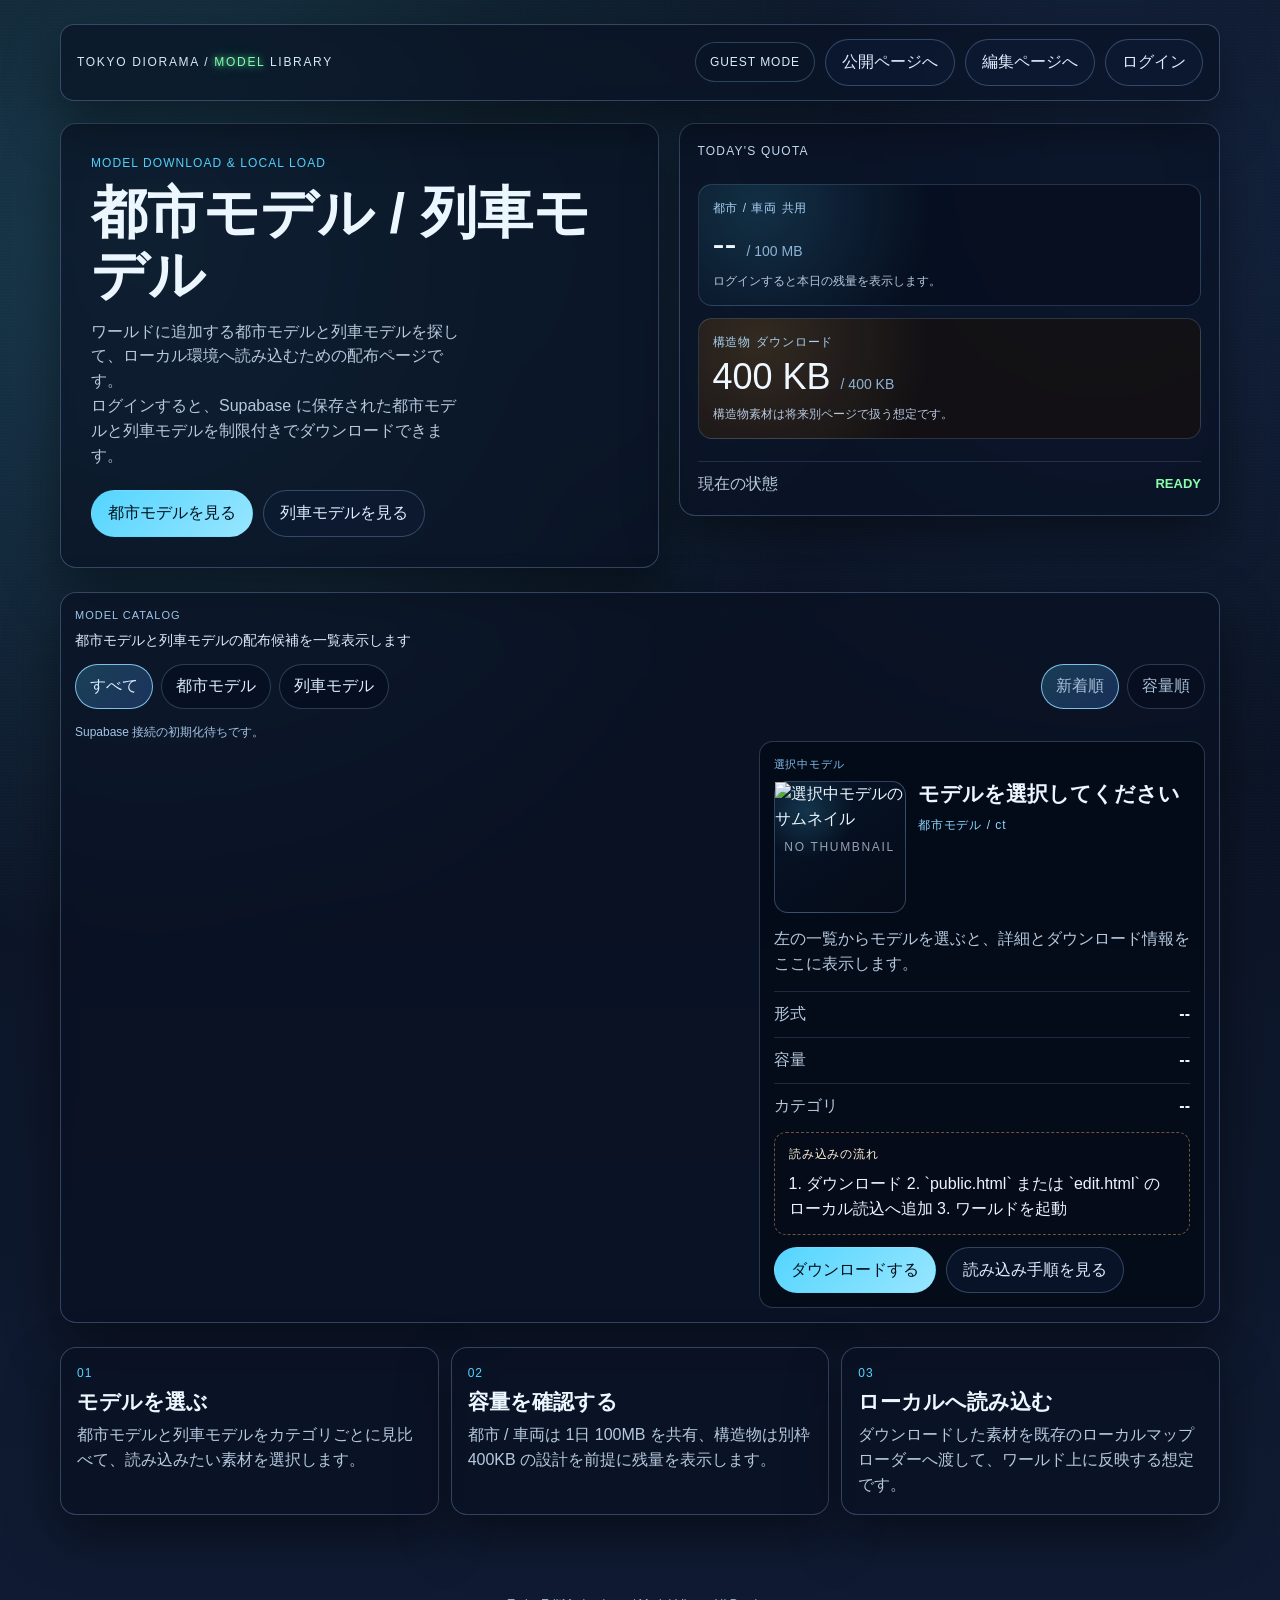
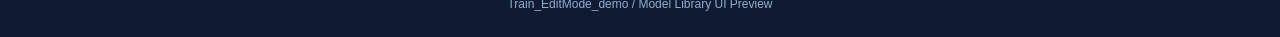
==== docs/assets.html @ fa03b987 "supabase:都市モデル、車両モデル、容量制限付き読み込み" ====
<!DOCTYPE html>
<html lang="ja">
<head>
  <meta charset="UTF-8" />
  <meta name="viewport" content="width=device-width, initial-scale=1.0" />
  <title>都市を走る鉄道模型 | Model Library</title>
  <meta name="description" content="都市モデルと列車モデルを読み込むための配布ページUIです。" />
  <link rel="stylesheet" href="./css/public.css" />
</head>
<body data-auth-role="assets">
  <div class="bg-noise" aria-hidden="true"></div>

  <header class="top-bar">
    <p class="brand">TOKYO DIORAMA / <span class="brand-glow-green">MODEL</span> LIBRARY</p>
    <div class="top-bar-actions">
      <span class="auth-chip" id="auth-chip">GUEST MODE</span>
      <a class="ghost-btn" href="./public.html">公開ページへ</a>
      <a class="ghost-btn" href="./edit.html">編集ページへ</a>
      <button class="ghost-btn" type="button" id="auth-toggle-btn">ログイン</button>
    </div>
  </header>

  <main class="page">
    <section class="hero asset-hero">
      <div class="hero-copy">
        <p class="eyebrow">MODEL DOWNLOAD & LOCAL LOAD</p>
        <h1>都市モデル / 列車モデル</h1>
        <p class="lead">
          ワールドに追加する都市モデルと列車モデルを探して、ローカル環境へ読み込むための配布ページです。<br>
          ログインすると、Supabase に保存された都市モデルと列車モデルを制限付きでダウンロードできます。
        </p>
        <div class="hero-actions">
          <button class="primary-btn" type="button" id="asset-scroll-city-btn">都市モデルを見る</button>
          <button class="ghost-btn" type="button" id="asset-scroll-train-btn">列車モデルを見る</button>
        </div>
      </div>

      <aside class="status-board asset-status-board" aria-label="本日のダウンロード残量">
        <p class="status-title">TODAY'S QUOTA</p>
        <div class="quota-panel quota-panel-shared">
          <p class="quota-label">都市 / 車両 共用</p>
          <p class="quota-value" id="asset-shared-quota-value">-- <span>/ --</span></p>
          <p class="quota-note" id="asset-shared-quota-note">都市モデルと列車モデルは同じ日次容量を共有します。</p>
        </div>
        <div class="quota-panel quota-panel-structure">
          <p class="quota-label">構造物 ダウンロード</p>
          <p class="quota-value" id="asset-structure-quota-value">400 KB <span>/ 400 KB</span></p>
          <p class="quota-note">構造物素材は将来別ページで扱う想定です。</p>
        </div>
        <div class="status-row">
          <span>現在の状態</span>
          <strong class="on" id="asset-library-status">READY</strong>
        </div>
      </aside>
    </section>

    <section class="asset-library" aria-label="モデル一覧">
      <div class="viewer-head">
        <p class="meta-label">MODEL CATALOG</p>
        <p class="meta-value">都市モデルと列車モデルの配布候補を一覧表示します</p>
      </div>

      <div class="asset-toolbar">
        <div class="asset-filter-group" role="tablist" aria-label="モデル種別">
          <button class="asset-filter-chip is-active" type="button" aria-pressed="true" data-asset-filter="all">すべて</button>
          <button class="asset-filter-chip" type="button" aria-pressed="false" data-asset-filter="ct">都市モデル</button>
          <button class="asset-filter-chip" type="button" aria-pressed="false" data-asset-filter="tr">列車モデル</button>
        </div>
        <div class="asset-filter-group" role="group" aria-label="ソート">
          <button class="asset-filter-chip is-muted is-active" type="button" data-asset-sort="newest">新着順</button>
          <button class="asset-filter-chip is-muted" type="button" data-asset-sort="size">容量順</button>
        </div>
      </div>

      <p class="viewer-list-note" id="asset-list-message" aria-live="polite"></p>
      <div class="asset-layout">
        <section class="asset-grid" aria-label="モデルカード一覧" id="asset-grid">
        </section>

        <aside class="asset-detail-panel" aria-label="選択中モデルの詳細">
          <p class="detail-label">選択中モデル</p>
          <div class="asset-detail-hero">
            <div class="asset-detail-preview">
              <img id="asset-detail-thumbnail" alt="選択中モデルのサムネイル" hidden />
              <div class="asset-detail-preview-empty" id="asset-detail-thumbnail-empty">NO THUMBNAIL</div>
            </div>
            <div>
              <h2 id="asset-detail-title">モデルを選択してください</h2>
              <p class="asset-detail-kind" id="asset-detail-kind">都市モデル / ct</p>
            </div>
          </div>
          <p class="asset-detail-copy" id="asset-detail-description">左の一覧からモデルを選ぶと、詳細とダウンロード情報をここに表示します。</p>
          <div class="asset-detail-stats">
            <div><span>形式</span><strong id="asset-detail-format">--</strong></div>
            <div><span>容量</span><strong id="asset-detail-size">--</strong></div>
            <div><span>カテゴリ</span><strong id="asset-detail-category">--</strong></div>
          </div>
          <div class="asset-detail-callout">
            <p class="asset-detail-callout-title">読み込みの流れ</p>
            <p id="asset-detail-guide">1. ダウンロード  2. `public.html` または `edit.html` のローカル読込へ追加  3. ワールドを起動</p>
          </div>
          <div class="modal-action-row">
            <button class="primary-btn download-world-btn" type="button" id="asset-download-btn" data-auth-protected>ダウンロードする</button>
            <button class="ghost-btn start-world-btn" type="button" id="asset-guide-btn">読み込み手順を見る</button>
          </div>
        </aside>
      </div>
    </section>

    <section class="features" aria-label="導入ガイド">
      <article class="feature-card">
        <p class="card-num">01</p>
        <h2>モデルを選ぶ</h2>
        <p>都市モデルと列車モデルをカテゴリごとに見比べて、読み込みたい素材を選択します。</p>
      </article>
      <article class="feature-card">
        <p class="card-num">02</p>
        <h2>容量を確認する</h2>
        <p>都市 / 車両は 1日 100MB を共有、構造物は別枠 400KB の設計を前提に残量を表示します。</p>
      </article>
      <article class="feature-card">
        <p class="card-num">03</p>
        <h2>ローカルへ読み込む</h2>
        <p>ダウンロードした素材を既存のローカルマップローダーへ渡して、ワールド上に反映する想定です。</p>
      </article>
    </section>
  </main>

  <footer class="footer">
    <p>Train_EditMode_demo / Model Library UI Preview</p>
  </footer>

  <div class="fixed-modal auth-modal" id="auth-modal" aria-hidden="true">
    <div class="fixed-modal__backdrop" data-auth-close></div>
    <section class="fixed-modal__panel auth-modal__panel" role="dialog" aria-modal="true" aria-labelledby="auth-modal-title">
      <button class="fixed-modal__close" type="button" id="auth-modal-close" aria-label="閉じる">×</button>
      <p class="detail-label">DEMO SIGN-IN</p>
      <h3 id="auth-modal-title">ログイン</h3>
      <p>Supabase Auth を利用したメールアドレス認証です。</p>
      <form class="auth-form" id="auth-form">
        <label class="auth-field">
          <span>表示名</span>
          <input id="auth-display-name" name="displayName" type="text" placeholder="demo_editor" maxlength="40" />
        </label>
        <label class="auth-field">
          <span>メールアドレス</span>
          <input id="auth-email" name="email" type="email" placeholder="editor@example.com" required />
        </label>
        <label class="auth-field">
          <span>パスワード</span>
          <input id="auth-password" name="password" type="password" placeholder="password" autocomplete="current-password" required />
        </label>
        <div class="auth-form-actions">
          <button class="primary-btn" type="submit">ログインする</button>
          <button class="ghost-btn" type="button" id="auth-signup-btn">新規登録</button>
          <button class="ghost-btn" type="button" data-auth-close>閉じる</button>
        </div>
      </form>
      <p class="auth-message" id="auth-message" hidden></p>
    </section>
  </div>

  <script type="module" src="./js/mock_auth.js"></script>
  <script type="module" src="./js/assets.js"></script>
</body>
</html>
---- docs/css/public.css ----
:root {
  --bg-1: #09101c;
  --bg-2: #101b33;
  --line: rgba(158, 198, 255, 0.28);
  --panel: rgba(8, 17, 34, 0.64);
  --text-main: #ecf6ff;
  --text-sub: #b7c9de;
  --accent: #54d5ff;
  --accent-2: #4e8eff;
  --ok: #89ffac;
  --shadow: 0 22px 54px rgba(0, 0, 0, 0.45);
}

*,
*::before,
*::after {
  box-sizing: border-box;
}

html,
body {
  margin: 0;
  min-height: 100%;
}

body {
  color: var(--text-main);
  font-family: "Hiragino Sans", "Yu Gothic", "Noto Sans JP", sans-serif;
  background:
    radial-gradient(circle at 12% 14%, rgba(84, 213, 255, 0.22), transparent 40%),
    radial-gradient(circle at 86% 10%, rgba(78, 142, 255, 0.16), transparent 34%),
    linear-gradient(180deg, var(--bg-1), var(--bg-2));
  line-height: 1.55;
}

.bg-noise {
  position: fixed;
  inset: 0;
  pointer-events: none;
  opacity: 0.17;
  background-image:
    radial-gradient(rgba(255, 255, 255, 0.2) 0.4px, transparent 0.4px),
    radial-gradient(rgba(255, 255, 255, 0.12) 0.3px, transparent 0.3px);
  background-size: 4px 4px, 3px 3px;
  background-position: 0 0, 2px 2px;
}

.top-bar {
  width: min(1160px, 92vw);
  margin: 24px auto 0;
  padding: 14px 16px;
  position: sticky;
  top: 18px;
  z-index: 1600;
  display: flex;
  justify-content: space-between;
  align-items: center;
  gap: 14px;
  border: 1px solid var(--line);
  background: var(--panel);
  backdrop-filter: blur(8px);
  border-radius: 14px;
  box-shadow: var(--shadow);
}

.top-bar-actions {
  display: flex;
  align-items: center;
  justify-content: flex-end;
  gap: 10px;
  flex-wrap: wrap;
}

.auth-chip {
  display: inline-flex;
  align-items: center;
  min-height: 40px;
  padding: 0 14px;
  border-radius: 999px;
  border: 1px solid rgba(148, 201, 255, 0.26);
  background: rgba(10, 22, 40, 0.62);
  color: #d8ecff;
  font-size: 12px;
  letter-spacing: 0.08em;
  white-space: nowrap;
}

.auth-chip[data-state="signed-in"] {
  color: #9cffb7;
  border-color: rgba(137, 255, 172, 0.32);
}

.brand {
  margin: 0;
  font-size: 12px;
  letter-spacing: 0.14em;
  color: #d6e8fb;
}

.brand-glow-green {
  color: #7effae;
  text-shadow:
    0 0 6px rgba(126, 255, 174, 0.75),
    0 0 16px rgba(126, 255, 174, 0.45),
    0 0 28px rgba(68, 255, 138, 0.32);
}

.brand-yellow {
  color: #ffd34d;
}

.page {
  width: min(1160px, 92vw);
  margin: 22px auto 80px;
  display: grid;
  gap: 24px;
}

.hero {
  display: grid;
  grid-template-columns: 1.2fr 0.8fr;
  gap: 20px;
  align-items: start;
}

.hero-copy,
.status-board,
.viewer-area,
.feature-card {
  border: 1px solid var(--line);
  border-radius: 16px;
  background: var(--panel);
  backdrop-filter: blur(8px);
  box-shadow: var(--shadow);
}

.hero-copy {
  padding: clamp(18px, 3vw, 30px);
}

.eyebrow {
  margin: 0 0 10px;
  color: var(--accent);
  letter-spacing: 0.09em;
  font-size: 12px;
}

h1 {
  margin: 0;
  font-size: clamp(30px, 5.6vw, 56px);
  line-height: 1.1;
}

.lead {
  margin: 14px 0 0;
  color: var(--text-sub);
  max-width: 42ch;
}

.hero-actions {
  margin-top: 22px;
  display: flex;
  gap: 10px;
  flex-wrap: wrap;
}

.floating-features-shortcut {
  display: none;
  position: fixed;
  top: 24px;
  right: 24px;
  z-index: 1400;
  white-space: nowrap;
  box-shadow: 0 18px 38px rgba(0, 0, 0, 0.34);
}

.floating-features-shortcut.is-visible {
  display: inline-flex;
}

.features-guide-active {
  border-color: rgba(135, 226, 255, 0.88);
  box-shadow:
    0 0 0 1px rgba(135, 226, 255, 0.34) inset,
    0 0 0 10px rgba(84, 213, 255, 0.08),
    var(--shadow);
}

.features-guide-active.status-board,
.features-guide-active.feature-card,
.features-guide-active.features {
  animation: guidePulse 1.6s ease-in-out 3;
}

@keyframes guidePulse {
  0%,
  100% {
    box-shadow:
      0 0 0 1px rgba(135, 226, 255, 0.28) inset,
      0 0 0 0 rgba(84, 213, 255, 0.12),
      var(--shadow);
  }
  50% {
    box-shadow:
      0 0 0 1px rgba(135, 226, 255, 0.52) inset,
      0 0 0 12px rgba(84, 213, 255, 0.12),
      var(--shadow);
  }
}

button,
a {
  color: inherit;
  font: inherit;
}

.primary-btn,
.ghost-btn {
  text-decoration: none;
  border-radius: 999px;
  padding: 10px 16px;
  border: 1px solid transparent;
  cursor: pointer;
  transition: transform 140ms ease, filter 140ms ease, border-color 140ms ease, background 140ms ease;
}

.primary-btn {
  color: #00111a;
  background: linear-gradient(135deg, var(--accent), #98e6ff);
}

.ghost-btn {
  border-color: var(--line);
  background: rgba(13, 27, 52, 0.56);
  color: #deedff;
}

.primary-btn:hover,
.ghost-btn:hover {
  transform: translateY(-1px);
  filter: brightness(1.06);
}

.status-board {
  padding: 18px;
}

.status-title {
  margin: 0 0 12px;
  font-size: 12px;
  letter-spacing: 0.1em;
  color: #d0e8ff;
}

.status-row {
  display: flex;
  justify-content: space-between;
  align-items: center;
  border-top: 1px solid rgba(150, 190, 255, 0.16);
  padding-top: 10px;
  margin-top: 10px;
  color: var(--text-sub);
}

.status-row[hidden] {
  display: none !important;
}

.status-row strong {
  color: var(--text-main);
  font-size: 13px;
  overflow-wrap: anywhere;
}

.status-row .on {
  color: var(--ok);
}

.viewer-area {
  padding: 14px;
  display: block;
}

.viewer-area[hidden] {
  display: none !important;
}

.temp-area {
  position: relative;
  border-style: dashed;
  border-color: rgba(255, 182, 93, 0.9);
  background:
    linear-gradient(180deg, rgba(36, 21, 8, 0.35), rgba(16, 10, 3, 0.45)),
    var(--panel);
}

.temp-ribbon {
  margin: 0 0 10px;
  padding: 7px 10px;
  border-radius: 8px;
  color: #201200;
  font-size: 11px;
  font-weight: 800;
  letter-spacing: 0.09em;
  background: repeating-linear-gradient(
    -45deg,
    #ffd24d 0 12px,
    #282828 12px 24px
  );
}

.viewer-head {
  margin-bottom: 12px;
}

.map-grid {
  display: grid;
  grid-template-columns: repeat(3, minmax(0, 1fr));
  gap: 12px;
  padding-top: 2px;
}

.map-grid.single {
  grid-template-columns: minmax(0, 1fr);
}

.viewer-auth-locked {
  border-style: dashed;
  border-color: rgba(255, 214, 127, 0.72);
  background:
    linear-gradient(180deg, rgba(32, 22, 5, 0.35), rgba(11, 10, 7, 0.45)),
    var(--panel);
}

.viewer-locked-panel {
  padding: 16px;
  border-radius: 14px;
  border: 1px dashed rgba(255, 214, 127, 0.42);
  background: rgba(8, 13, 24, 0.5);
}

.viewer-locked-title {
  margin: 0;
  color: #ffeab7;
  font-size: 18px;
}

.viewer-locked-copy {
  margin: 10px 0 0;
  color: #ddcda7;
}

.map-card {
  border: 1px solid rgba(154, 196, 255, 0.2);
  border-radius: 14px;
  background: rgba(5, 13, 29, 0.52);
  padding: 10px;
  cursor: pointer;
  transition: border-color 140ms ease, transform 140ms ease, background 140ms ease;
}

.map-card:hover {
  transform: translateY(-2px);
  border-color: rgba(142, 214, 255, 0.55);
  box-shadow: 0 14px 28px rgba(0, 0, 0, 0.24);
}

.map-card:focus-visible {
  outline: 2px solid rgba(147, 220, 255, 0.85);
  outline-offset: 2px;
}

.map-card.is-active {
  border-color: rgba(144, 216, 255, 0.85);
  background: linear-gradient(165deg, rgba(24, 49, 80, 0.62), rgba(7, 15, 30, 0.7));
  box-shadow: 0 0 0 1px rgba(144, 216, 255, 0.32) inset;
}

.map-preview {
  position: relative;
  overflow: hidden;
  border-radius: 12px;
  min-height: 190px;
  border: 1px solid rgba(160, 205, 255, 0.28);
  background:
    linear-gradient(180deg, rgba(8, 22, 44, 0.38), rgba(3, 8, 18, 0.82)),
    url("../textures/test_station.jpg") center / cover no-repeat;
}

.map-preview img {
  position: absolute;
  inset: 0;
  width: 100%;
  height: 100%;
  object-fit: cover;
  display: block;
  z-index: 0;
}

.map-preview::after {
  content: "";
  position: absolute;
  inset: 0;
  z-index: 1;
  background: radial-gradient(circle at 55% 24%, rgba(133, 234, 255, 0.28), transparent 44%);
}

.map-a .map-preview::before,
.map-b .map-preview::before,
.map-c .map-preview::before,
.map-d .map-preview::before,
.map-e .map-preview::before {
  content: "";
  position: absolute;
  inset: 0;
  z-index: 1;
}

.map-a .map-preview::before { background: linear-gradient(135deg, rgba(84, 213, 255, 0.18), transparent 46%); }
.map-b .map-preview::before { background: linear-gradient(135deg, rgba(255, 199, 84, 0.16), transparent 46%); }
.map-c .map-preview::before { background: linear-gradient(135deg, rgba(147, 255, 173, 0.16), transparent 46%); }
.map-d .map-preview::before { background: linear-gradient(135deg, rgba(255, 145, 122, 0.16), transparent 46%); }
.map-e .map-preview::before { background: linear-gradient(135deg, rgba(166, 133, 255, 0.2), transparent 46%); }
.map-s .map-preview::before { background: linear-gradient(135deg, rgba(255, 120, 120, 0.22), transparent 46%); }

.map-s {
  border-color: rgba(255, 190, 117, 0.75);
}

.temp-stamp {
  position: absolute;
  right: 10px;
  top: 10px;
  margin: 0;
  padding: 6px 10px;
  border: 2px solid rgba(255, 106, 106, 0.95);
  color: #ff7f7f;
  font-size: 11px;
  font-weight: 800;
  letter-spacing: 0.08em;
  background: rgba(29, 7, 7, 0.7);
  border-radius: 6px;
  transform: rotate(-6deg);
  z-index: 2;
}

.viewer-overlay {
  display: none;
}

.map-meta {
  margin-top: 8px;
}

.map-title {
  margin: 0;
  font-size: 14px;
  color: #e7f4ff;
}

.map-tags {
  margin: 4px 0 0;
  font-size: 12px;
  color: #9fc3e5;
}

.viewer-list-note {
  margin: 14px 0 0;
  min-height: 1.4em;
  font-size: 12px;
  color: #a6c4e5;
}

.pagination {
  margin-top: 14px;
  display: flex;
  gap: 8px;
  flex-wrap: wrap;
}

.pagination button {
  min-width: 42px;
  padding: 8px 12px;
  border-radius: 999px;
  border: 1px solid rgba(154, 196, 255, 0.24);
  background: rgba(5, 13, 29, 0.52);
  color: #ddecff;
  cursor: pointer;
}

.pagination button.is-active {
  border-color: rgba(144, 216, 255, 0.85);
  background: linear-gradient(135deg, rgba(84, 213, 255, 0.22), rgba(78, 142, 255, 0.24));
}

.pagination button:disabled {
  cursor: default;
  opacity: 0.5;
}

.map-detail {
  margin-top: 12px;
  border: 1px solid rgba(154, 196, 255, 0.24);
  border-radius: 12px;
  background: rgba(4, 10, 22, 0.68);
  padding: 14px;
}

.map-detail h3 {
  margin: 6px 0 0;
  font-size: 24px;
}

.map-detail p {
  margin: 8px 0 0;
  color: #bad1e8;
}

.fixed-modal {
  position: fixed;
  inset: 0;
  display: none;
  z-index: 3000;
}

.fixed-modal.is-open {
  display: block;
}

.fixed-modal__backdrop {
  position: absolute;
  inset: 0;
  background: rgba(3, 9, 19, 0.72);
  backdrop-filter: blur(2px);
}

.fixed-modal__panel {
  position: absolute;
  left: 50%;
  top: 50%;
  transform: translate(-50%, -50%);
  width: min(92vw, 760px);
  border: 1px solid rgba(154, 196, 255, 0.34);
  border-radius: 14px;
  background: linear-gradient(180deg, rgba(9, 20, 38, 0.98), rgba(7, 15, 29, 0.98));
  box-shadow: 0 28px 70px rgba(0, 0, 0, 0.52);
  padding: 16px;
}

.fixed-modal__panel h3 {
  margin: 6px 0 0;
  font-size: 24px;
}

.fixed-modal__panel p {
  margin: 8px 0 0;
  color: #bad1e8;
}

.auth-modal__panel {
  max-width: min(92vw, 460px);
}

.auth-form {
  margin-top: 16px;
  display: grid;
  gap: 12px;
}

.auth-field {
  display: grid;
  gap: 6px;
  color: #d7eaff;
  font-size: 12px;
}

.auth-field input {
  width: 100%;
  border: 1px solid rgba(152, 200, 255, 0.32);
  border-radius: 10px;
  background: rgba(4, 11, 22, 0.78);
  color: #e8f6ff;
  padding: 10px 12px;
  font-size: 14px;
}

.auth-form-actions {
  display: flex;
  gap: 10px;
  flex-wrap: wrap;
}

.auth-message {
  margin: 12px 0 0;
  min-height: 1.4em;
  font-size: 12px;
  color: #9cffb7;
}

.auth-message[data-type="error"] {
  color: #ff9d9d;
}

.fixed-modal__close {
  position: absolute;
  right: 10px;
  top: 10px;
  width: 32px;
  height: 32px;
  border-radius: 8px;
  border: 1px solid rgba(155, 197, 255, 0.36);
  background: rgba(12, 26, 52, 0.82);
  color: #eaf5ff;
  font-size: 20px;
  line-height: 1;
  cursor: pointer;
}

.modal-preview-panel {
  margin-top: 12px;
  aspect-ratio: 16 / 9;
  border-radius: 14px;
  overflow: hidden;
  border: 1px solid rgba(154, 196, 255, 0.24);
  background:
    linear-gradient(180deg, rgba(8, 16, 32, 0.96), rgba(7, 13, 24, 0.96)),
    radial-gradient(circle at 18% 18%, rgba(84, 213, 255, 0.18), transparent 38%);
}

.modal-preview-image {
  width: 100%;
  height: 100%;
  object-fit: cover;
  display: block;
}

.modal-preview-empty {
  width: 100%;
  height: 100%;
  display: grid;
  place-items: center;
  color: rgba(213, 229, 248, 0.68);
  letter-spacing: 0.14em;
  font-size: 12px;
}

.modal-copy {
  margin-top: 14px;
}

.modal-meta-line {
  margin: 10px 0 0;
  color: #8fd8ff;
  font-size: 12px;
  letter-spacing: 0.08em;
}

.overlay-head {
  margin: 0;
  color: #d6f2ff;
  font-weight: 700;
  letter-spacing: 0.06em;
}

.overlay-sub {
  margin: 6px 0 0;
  color: #b8cee5;
  font-size: 13px;
}

.meta-label {
  margin: 0;
  font-size: 11px;
  letter-spacing: 0.09em;
  color: #9ec6ea;
}

.meta-value {
  margin: 6px 0 0;
  color: #deecfa;
  font-size: 14px;
}

.features {
  display: grid;
  grid-template-columns: repeat(3, minmax(0, 1fr));
  gap: 12px;
}

.features.is-collapsed {
  display: none;
}

.editor-lab {
  border: 1px solid var(--line);
  border-radius: 16px;
  background: var(--panel);
  backdrop-filter: blur(8px);
  box-shadow: var(--shadow);
  padding: 14px;
}

.edit-grid {
  display: grid;
  grid-template-columns: repeat(3, minmax(0, 1fr));
  gap: 12px;
}

.edit-slot {
  border: 1px solid rgba(154, 196, 255, 0.28);
  border-radius: 12px;
  background: rgba(5, 13, 29, 0.55);
  text-align: left;
  padding: 12px;
  display: grid;
  gap: 6px;
  color: #dcecff;
}

.slot-thumb {
  position: relative;
  display: block;
  width: 100%;
  aspect-ratio: 16 / 9;
  border-radius: 10px;
  overflow: hidden;
  background:
    linear-gradient(160deg, rgba(18, 31, 54, 0.9), rgba(7, 14, 28, 0.94)),
    radial-gradient(circle at 20% 20%, rgba(84, 213, 255, 0.2), transparent 44%);
  border: 1px solid rgba(151, 194, 255, 0.18);
}

.slot-thumb::after {
  content: "NO THUMB";
  position: absolute;
  inset: auto 10px 8px auto;
  font-size: 10px;
  letter-spacing: 0.08em;
  color: rgba(210, 230, 255, 0.62);
}

.slot-thumb img {
  width: 100%;
  height: 100%;
  object-fit: cover;
  display: block;
}

.slot-thumb:has(img:not([hidden]))::after {
  display: none;
}

.edit-slot strong {
  font-size: 17px;
}

.edit-slot span {
  font-size: 12px;
  color: #9ec0df;
}

.edit-slot .slot-private {
  color: #ff5d5d;
  font-weight: 700;
}

.edit-slot .slot-id {
  font-size: 11px;
  letter-spacing: 0.08em;
  color: #70baf7;
}

.edit-slot.is-active {
  border-color: rgba(143, 220, 255, 0.75);
  background: linear-gradient(160deg, rgba(38, 77, 124, 0.55), rgba(6, 16, 32, 0.72));
  box-shadow: 0 0 0 1px rgba(143, 220, 255, 0.35) inset;
}

.edit-detail {
  margin-top: 12px;
  border: 1px solid rgba(154, 196, 255, 0.24);
  border-radius: 12px;
  background: rgba(4, 10, 22, 0.68);
  padding: 14px;
}

.detail-label {
  margin: 0;
  font-size: 11px;
  letter-spacing: 0.08em;
  color: #84bde9;
}

.edit-detail h3 {
  margin: 6px 0 0;
  font-size: 24px;
}

.edit-detail p {
  margin: 8px 0 0;
  color: #bad1e8;
}

.detail-thumbnail-panel {
  margin-top: 12px;
  width: min(100%, 420px);
  aspect-ratio: 16 / 9;
  border-radius: 14px;
  overflow: hidden;
  border: 1px solid rgba(152, 196, 255, 0.24);
  background:
    linear-gradient(180deg, rgba(8, 16, 32, 0.96), rgba(7, 13, 24, 0.96)),
    radial-gradient(circle at 18% 18%, rgba(84, 213, 255, 0.18), transparent 38%);
}

.detail-thumbnail-panel img {
  width: 100%;
  height: 100%;
  object-fit: cover;
  display: block;
}

.detail-thumbnail-empty {
  width: 100%;
  height: 100%;
  display: grid;
  place-items: center;
  color: rgba(213, 229, 248, 0.68);
  letter-spacing: 0.08em;
  font-size: 12px;
}

.detail-private {
  color: #ff6b6b;
  font-weight: 700;
}

.start-world-btn {
  display: inline-flex;
  margin-top: 12px;
}

.modal-action-row {
  margin-top: 12px;
  display: flex;
  gap: 10px;
  flex-wrap: wrap;
}

.modal-action-row .start-world-btn,
.modal-action-row .download-world-btn {
  margin-top: 0;
}


.detail-title-row {
  margin-top: 6px;
  display: flex;
  align-items: center;
  gap: 8px;
}

.detail-title-row h3 {
  margin: 0;
}

.icon-btn {
  width: 34px;
  height: 34px;
  border-radius: 999px;
  border: 1px solid rgba(155, 197, 255, 0.45);
  background: rgba(12, 26, 52, 0.82);
  color: #eaf5ff;
  cursor: pointer;
  line-height: 1;
  font-size: 17px;
}

.detail-title-input {
  margin-top: 8px;
  width: 100%;
  border: 1px solid rgba(152, 200, 255, 0.32);
  border-radius: 10px;
  background: rgba(4, 11, 22, 0.78);
  color: #e8f6ff;
  padding: 9px 10px;
  font-size: 15px;
}

.edit-action-row {
  display: flex;
  gap: 10px;
  flex-wrap: wrap;
  align-items: center;
}

.publish-btn {
  margin-top: 12px;
}

.edit-save-note {
  margin: 10px 0 0;
  font-size: 12px;
  color: #99f1b4;
  min-height: 1.4em;
}

.edit-save-note[data-type="error"] {
  color: #ff9d9d;
}
.feature-card {
  padding: 16px;
}

.card-num {
  margin: 0 0 6px;
  color: var(--accent);
  font-size: 12px;
  letter-spacing: 0.08em;
}

h2 {
  margin: 0;
  font-size: 21px;
  line-height: 1.25;
}

.feature-card p:last-child {
  margin: 8px 0 0;
  color: var(--text-sub);
}

.asset-hero {
  grid-template-columns: 1.05fr 0.95fr;
}

.asset-status-board {
  display: grid;
  gap: 12px;
}

.quota-panel {
  padding: 14px;
  border-radius: 14px;
  border: 1px solid rgba(154, 196, 255, 0.2);
  background: rgba(6, 15, 31, 0.66);
}

.quota-panel-shared {
  background:
    radial-gradient(circle at 12% 18%, rgba(84, 213, 255, 0.16), transparent 38%),
    rgba(6, 15, 31, 0.72);
}

.quota-panel-structure {
  background:
    radial-gradient(circle at 12% 18%, rgba(255, 205, 112, 0.14), transparent 38%),
    rgba(25, 15, 8, 0.58);
}

.quota-label {
  margin: 0;
  font-size: 12px;
  letter-spacing: 0.08em;
  color: #a9cff1;
}

.quota-value {
  margin: 8px 0 0;
  font-size: clamp(26px, 4vw, 36px);
  line-height: 1;
  color: #eff7ff;
}

.quota-value span {
  color: #8eb4d7;
  font-size: 14px;
}

.quota-note {
  margin: 10px 0 0;
  color: var(--text-sub);
  font-size: 12px;
}

.asset-library {
  border: 1px solid var(--line);
  border-radius: 16px;
  background: var(--panel);
  backdrop-filter: blur(8px);
  box-shadow: var(--shadow);
  padding: 14px;
}

.asset-toolbar {
  display: flex;
  justify-content: space-between;
  gap: 12px;
  flex-wrap: wrap;
  margin-bottom: 14px;
}

.asset-filter-group {
  display: flex;
  gap: 8px;
  flex-wrap: wrap;
}

.asset-filter-chip {
  padding: 9px 14px;
  border-radius: 999px;
  border: 1px solid rgba(154, 196, 255, 0.24);
  background: rgba(5, 13, 29, 0.52);
  color: #ddecff;
  cursor: pointer;
}

.asset-filter-chip.is-active {
  border-color: rgba(144, 216, 255, 0.85);
  background: linear-gradient(135deg, rgba(84, 213, 255, 0.22), rgba(78, 142, 255, 0.24));
}

.asset-filter-chip.is-muted {
  color: #aac2db;
}

.asset-layout {
  display: grid;
  grid-template-columns: 1.2fr 0.8fr;
  gap: 14px;
}

.asset-grid {
  display: grid;
  grid-template-columns: repeat(2, minmax(0, 1fr));
  gap: 12px;
}

.asset-card {
  border: 1px solid rgba(154, 196, 255, 0.2);
  border-radius: 16px;
  background: rgba(5, 13, 29, 0.52);
  padding: 10px;
  display: grid;
  gap: 10px;
}

.asset-card-preview {
  position: relative;
  min-height: 190px;
  border-radius: 12px;
  overflow: hidden;
  border: 1px solid rgba(160, 205, 255, 0.28);
  background:
    radial-gradient(circle at 22% 18%, rgba(84, 213, 255, 0.18), transparent 34%),
    linear-gradient(145deg, rgba(6, 22, 44, 0.9), rgba(6, 12, 24, 0.92));
}

.asset-card-preview img {
  position: absolute;
  inset: 0;
  width: 100%;
  height: 100%;
  object-fit: cover;
  display: block;
  z-index: 0;
}

.asset-card-preview::before {
  content: "";
  position: absolute;
  inset: 0;
  background:
    linear-gradient(135deg, rgba(120, 188, 255, 0.08), transparent 45%),
    radial-gradient(circle at 78% 68%, rgba(255, 255, 255, 0.06), transparent 22%);
}

.asset-card-preview-alt {
  background:
    radial-gradient(circle at 25% 20%, rgba(255, 205, 112, 0.16), transparent 34%),
    linear-gradient(145deg, rgba(40, 27, 8, 0.86), rgba(11, 13, 22, 0.92));
}

.asset-card-preview-train {
  background:
    radial-gradient(circle at 22% 18%, rgba(147, 255, 173, 0.14), transparent 34%),
    linear-gradient(145deg, rgba(7, 22, 19, 0.88), rgba(7, 12, 24, 0.92));
}

.asset-card-preview-train-alt {
  background:
    radial-gradient(circle at 22% 18%, rgba(255, 136, 113, 0.18), transparent 34%),
    linear-gradient(145deg, rgba(36, 15, 13, 0.88), rgba(7, 12, 24, 0.92));
}

.asset-card-badge {
  position: absolute;
  left: 12px;
  top: 12px;
  z-index: 1;
  padding: 6px 10px;
  border-radius: 999px;
  border: 1px solid rgba(171, 213, 255, 0.32);
  background: rgba(4, 11, 22, 0.72);
  color: #d8eaff;
  font-size: 11px;
  letter-spacing: 0.08em;
  z-index: 1;
}

.asset-card-copy {
  display: grid;
  gap: 8px;
}

.asset-card-title {
  margin: 0;
  font-size: 18px;
  color: #e8f5ff;
}

.asset-card-desc {
  margin: 0;
  color: var(--text-sub);
  font-size: 13px;
}

.asset-card-meta {
  display: flex;
  gap: 8px;
  flex-wrap: wrap;
}

.asset-card-meta span {
  padding: 5px 9px;
  border-radius: 999px;
  border: 1px solid rgba(154, 196, 255, 0.18);
  background: rgba(11, 23, 42, 0.62);
  color: #cfe5fb;
  font-size: 11px;
}

.asset-detail-panel {
  border: 1px solid rgba(154, 196, 255, 0.24);
  border-radius: 14px;
  background: rgba(4, 10, 22, 0.68);
  padding: 14px;
}

.asset-detail-hero {
  margin-top: 8px;
  display: grid;
  grid-template-columns: 132px minmax(0, 1fr);
  gap: 12px;
  align-items: start;
}

.asset-detail-preview {
  position: relative;
  width: 100%;
  aspect-ratio: 1;
  border-radius: 14px;
  border: 1px solid rgba(160, 205, 255, 0.28);
  background:
    radial-gradient(circle at 24% 22%, rgba(84, 213, 255, 0.18), transparent 34%),
    linear-gradient(145deg, rgba(6, 22, 44, 0.9), rgba(6, 12, 24, 0.92));
}

.asset-detail-preview img {
  width: 100%;
  height: 100%;
  object-fit: cover;
  display: block;
}

.asset-detail-preview-empty {
  position: absolute;
  inset: 0;
  display: grid;
  place-items: center;
  color: rgba(213, 229, 248, 0.68);
  letter-spacing: 0.14em;
  font-size: 12px;
}

.asset-detail-panel h2 {
  margin: 0;
}

.asset-detail-kind {
  margin: 8px 0 0;
  color: #8fd8ff;
  font-size: 12px;
  letter-spacing: 0.08em;
}

.asset-detail-copy {
  margin: 14px 0 0;
  color: var(--text-sub);
}

.asset-detail-stats {
  margin-top: 14px;
  display: grid;
  gap: 10px;
}

.asset-detail-stats div {
  display: flex;
  justify-content: space-between;
  gap: 12px;
  padding-top: 10px;
  border-top: 1px solid rgba(150, 190, 255, 0.16);
  color: var(--text-sub);
}

.asset-detail-stats strong {
  color: var(--text-main);
}

.asset-detail-callout {
  margin-top: 14px;
  padding: 12px 14px;
  border-radius: 12px;
  border: 1px dashed rgba(255, 189, 110, 0.42);
  background: rgba(8, 13, 24, 0.42);
}

.asset-detail-callout-title {
  margin: 0;
  color: #fff0da;
  font-size: 12px;
  letter-spacing: 0.08em;
}

.asset-detail-callout p:last-child {
  margin: 8px 0 0;
}

.admin-hero {
  grid-template-columns: 1.1fr 0.9fr;
}

.admin-status-board {
  display: grid;
  gap: 8px;
}

.admin-dashboard {
  border: 1px solid var(--line);
  border-radius: 16px;
  background: var(--panel);
  backdrop-filter: blur(8px);
  box-shadow: var(--shadow);
  padding: 14px;
}

.admin-layout {
  display: grid;
  grid-template-columns: 0.95fr 1.05fr;
  gap: 14px;
}

.admin-editor-panel,
.admin-list-panel {
  border: 1px solid rgba(154, 196, 255, 0.24);
  border-radius: 14px;
  background: rgba(4, 10, 22, 0.68);
  padding: 14px;
}

.admin-form-grid {
  margin-top: 10px;
  display: grid;
  grid-template-columns: repeat(2, minmax(0, 1fr));
  gap: 12px;
}

.admin-form-field {
  display: grid;
  gap: 6px;
  color: #d7eaff;
  font-size: 12px;
}

.admin-form-field-wide {
  grid-column: 1 / -1;
}

.admin-form-field input,
.admin-form-field select,
.admin-form-field textarea {
  width: 100%;
  border: 1px solid rgba(152, 200, 255, 0.32);
  border-radius: 10px;
  background: rgba(4, 11, 22, 0.78);
  color: #e8f6ff;
  padding: 10px 12px;
  font-size: 14px;
}

.admin-upload-box {
  border: 1px dashed rgba(255, 189, 110, 0.42);
  border-radius: 14px;
  padding: 18px;
  background: rgba(8, 13, 24, 0.42);
}

.admin-upload-title {
  margin: 0;
  color: #fff0da;
  font-size: 13px;
  letter-spacing: 0.08em;
}

.admin-upload-copy {
  margin: 8px 0 0;
  color: var(--text-sub);
  font-size: 12px;
}

.admin-list-head {
  display: flex;
  justify-content: space-between;
  gap: 10px;
  align-items: center;
  flex-wrap: wrap;
}

.admin-table {
  margin-top: 12px;
  display: grid;
  gap: 10px;
}

.admin-table-row {
  display: grid;
  grid-template-columns: 1.4fr 0.5fr 0.7fr 0.6fr 1fr;
  gap: 10px;
  align-items: center;
  padding: 12px;
  border-radius: 12px;
  border: 1px solid rgba(154, 196, 255, 0.16);
  background: rgba(5, 13, 29, 0.46);
  color: #d9ebfe;
  font-size: 13px;
}

.admin-table-head {
  background: rgba(9, 21, 40, 0.76);
  color: #8fd8ff;
  font-size: 11px;
  letter-spacing: 0.08em;
  text-transform: uppercase;
}

.admin-actions {
  display: flex;
  gap: 8px;
  flex-wrap: wrap;
}

.admin-status {
  display: inline-flex;
  width: fit-content;
  padding: 4px 8px;
  border-radius: 999px;
  border: 1px solid rgba(154, 196, 255, 0.18);
  background: rgba(11, 23, 42, 0.62);
}

.admin-status.published {
  color: #9cffb7;
  border-color: rgba(137, 255, 172, 0.32);
}

.admin-status.draft {
  color: #ffd38d;
  border-color: rgba(255, 211, 141, 0.28);
}

.footer {
  width: min(1160px, 92vw);
  margin: 0 auto 24px;
  text-align: center;
  color: #90aecb;
  font-size: 12px;
}

@media (max-width: 920px) {
  .hero {
    grid-template-columns: 1fr;
  }

  .features {
    grid-template-columns: 1fr;
  }

  .edit-grid {
    grid-template-columns: 1fr;
  }

  .map-grid {
    grid-template-columns: repeat(2, minmax(0, 1fr));
  }

  .asset-hero,
  .asset-layout,
  .admin-hero,
  .admin-layout {
    grid-template-columns: 1fr;
  }

  .asset-grid {
    grid-template-columns: 1fr;
  }

  .admin-form-grid {
    grid-template-columns: 1fr;
  }

  .admin-table-row {
    grid-template-columns: 1fr;
  }

  .floating-features-shortcut {
    top: 16px;
    right: 16px;
  }
}

.local-map-panel {
  margin-top: 12px;
  padding-top: 12px;
  border-top: 1px solid rgba(150, 190, 255, 0.16);
}

.local-map-file-input {
  display: none;
}

.status-row-btn {
  flex: 0 0 auto;
  min-width: 88px;
  text-align: center;
  padding: 8px 12px;
  font-size: 12px;
}

.local-map-action-row {
  display: grid;
  grid-template-columns: repeat(2, minmax(0, 1fr));
  gap: 10px;
}

.local-map-action-btn {
  width: 100%;
  justify-content: center;
}

.local-map-comment {
  margin: 10px 0 0;
  font-size: 12px;
  color: #b5cce3;
  min-height: 1.4em;
}

.local-map-comment[data-type="error"] {
  color: #ff9d9d;
}

.local-map-comment[data-type="success"] {
  color: #99f1b4;
}

.is-disabled {
  opacity: 0.56;
  filter: saturate(0.62);
}

button:disabled {
  opacity: 0.6;
  cursor: not-allowed;
}

@media (max-width: 640px) {
  .top-bar {
    top: 10px;
    width: min(94vw, 1160px);
  }

  .page {
    width: min(94vw, 1160px);
  }

  .map-grid {
    grid-template-columns: 1fr;
  }

  .asset-detail-hero {
    grid-template-columns: 1fr;
  }

  .local-map-action-row {
    grid-template-columns: 1fr;
  }

  .fixed-modal__panel {
    width: min(94vw, 760px);
    padding: 14px;
  }

  .modal-action-row {
    flex-direction: column;
  }

  .modal-action-row .start-world-btn,
  .modal-action-row .download-world-btn,
  .edit-action-row > * {
    width: 100%;
    justify-content: center;
  }
}
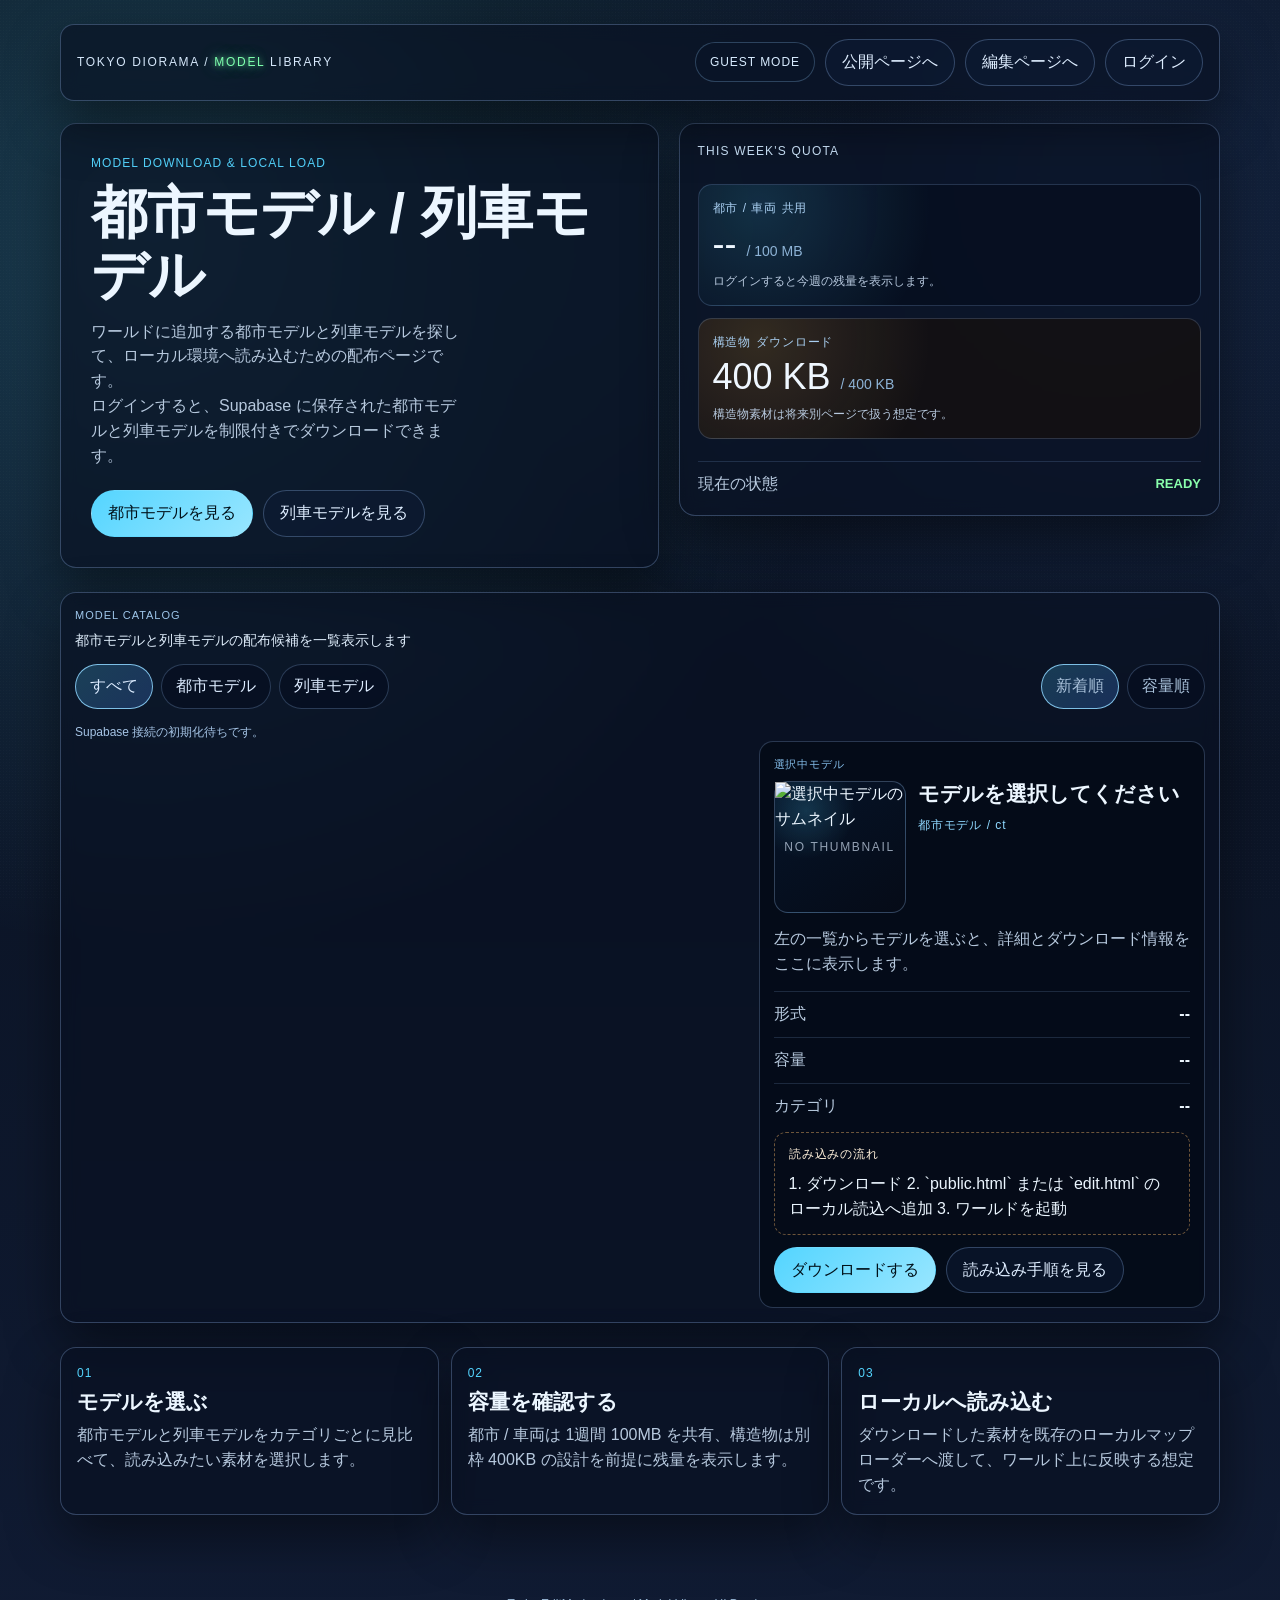
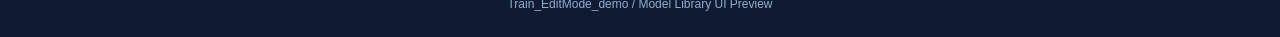
==== commit 33525e12: "supabase:都市モデル、車両モデル、容量制限付き読み込み" ====
--- a/docs/assets.html
+++ b/docs/assets.html
@@ -35,12 +35,12 @@
         </div>
       </div>
 
-      <aside class="status-board asset-status-board" aria-label="本日のダウンロード残量">
-        <p class="status-title">TODAY'S QUOTA</p>
+      <aside class="status-board asset-status-board" aria-label="今週のダウンロード残量">
+        <p class="status-title">THIS WEEK'S QUOTA</p>
         <div class="quota-panel quota-panel-shared">
           <p class="quota-label">都市 / 車両 共用</p>
           <p class="quota-value" id="asset-shared-quota-value">-- <span>/ --</span></p>
-          <p class="quota-note" id="asset-shared-quota-note">都市モデルと列車モデルは同じ日次容量を共有します。</p>
+          <p class="quota-note" id="asset-shared-quota-note">都市モデルと列車モデルは同じ容量を共有します。</p>
         </div>
         <div class="quota-panel quota-panel-structure">
           <p class="quota-label">構造物 ダウンロード</p>
@@ -116,7 +116,7 @@
       <article class="feature-card">
         <p class="card-num">02</p>
         <h2>容量を確認する</h2>
-        <p>都市 / 車両は 1日 100MB を共有、構造物は別枠 400KB の設計を前提に残量を表示します。</p>
+        <p>都市 / 車両は 1週間 100MB を共有、構造物は別枠 400KB の設計を前提に残量を表示します。</p>
       </article>
       <article class="feature-card">
         <p class="card-num">03</p>
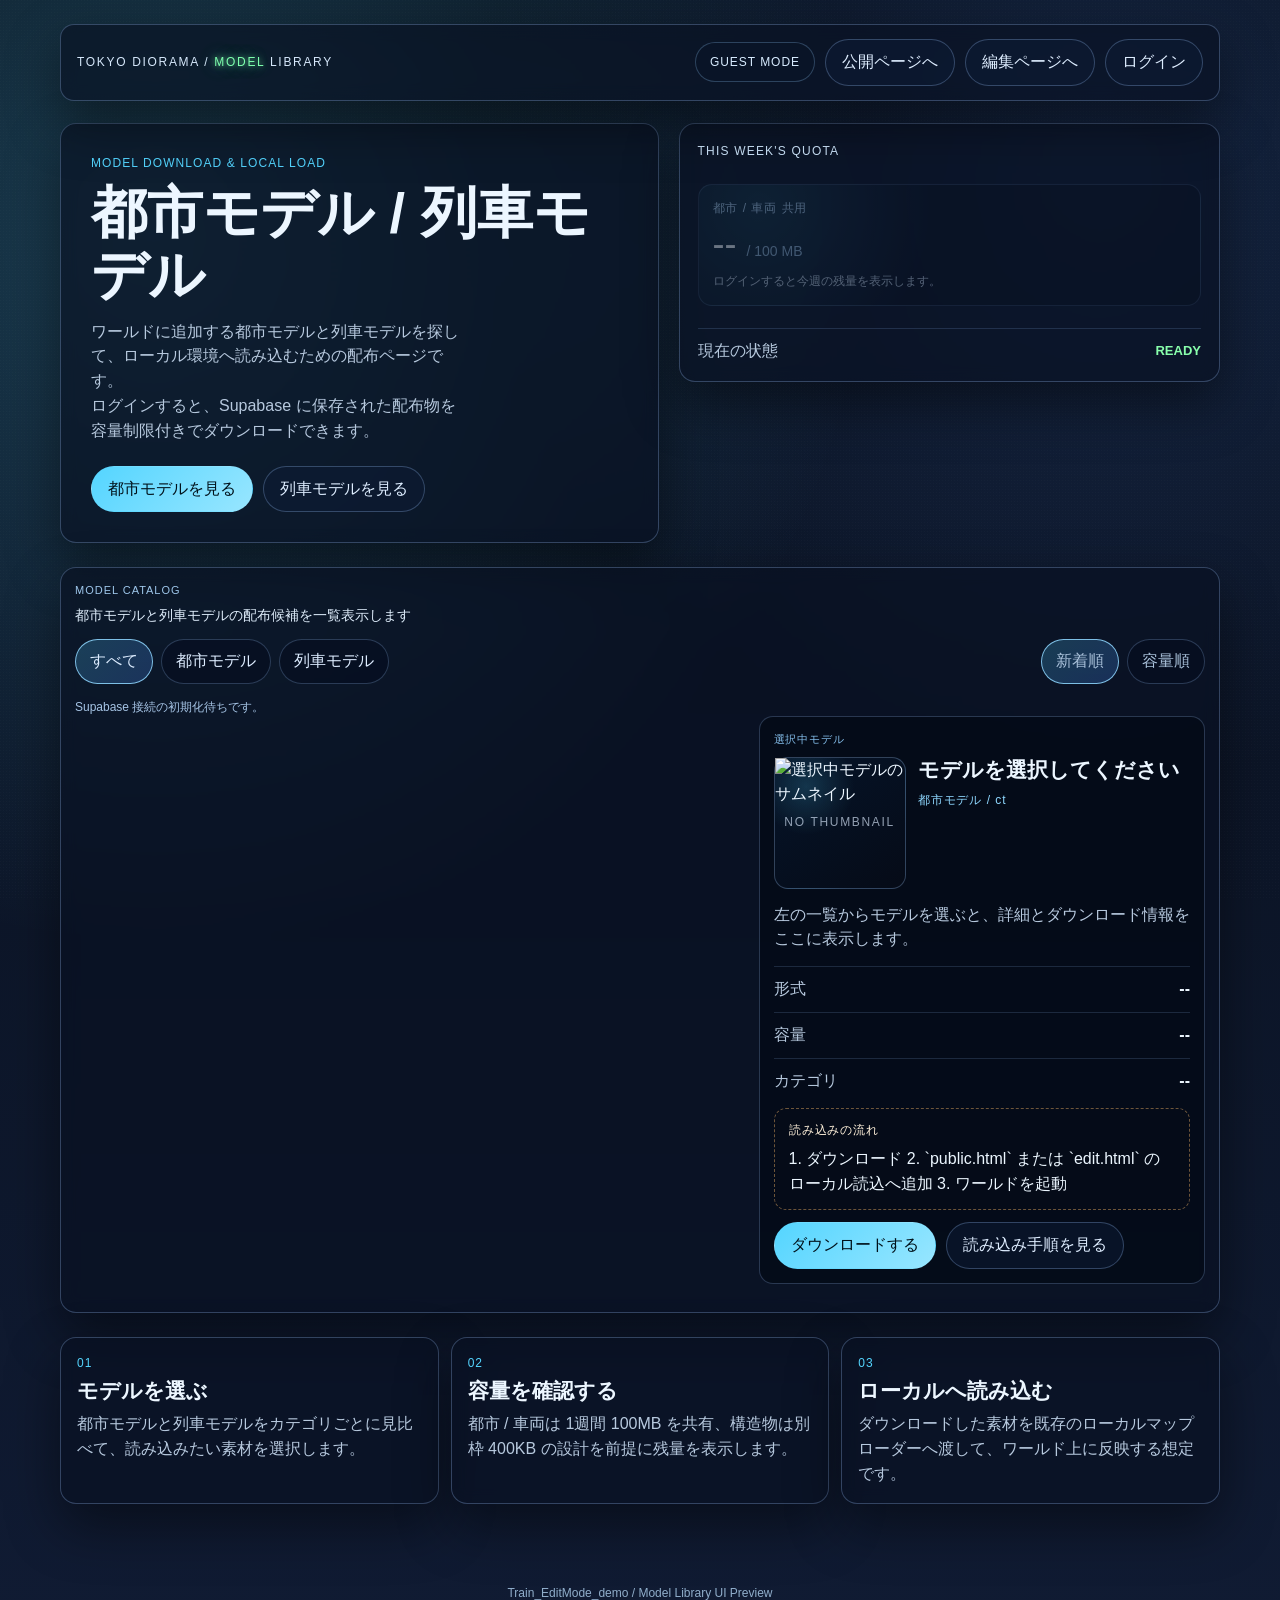
==== commit 64030793: "配布場所統合" ====
--- a/docs/assets.html
+++ b/docs/assets.html
@@ -4,7 +4,7 @@
   <meta charset="UTF-8" />
   <meta name="viewport" content="width=device-width, initial-scale=1.0" />
   <title>都市を走る鉄道模型 | Model Library</title>
-  <meta name="description" content="都市モデルと列車モデルを読み込むための配布ページUIです。" />
+  <meta name="description" content="都市モデルと列車モデルを読み込むための配布ページです。" />
   <link rel="stylesheet" href="./css/public.css" />
 </head>
 <body data-auth-role="assets">
@@ -27,7 +27,7 @@
         <h1>都市モデル / 列車モデル</h1>
         <p class="lead">
           ワールドに追加する都市モデルと列車モデルを探して、ローカル環境へ読み込むための配布ページです。<br>
-          ログインすると、Supabase に保存された都市モデルと列車モデルを制限付きでダウンロードできます。
+          ログインすると、Supabase に保存された配布物を容量制限付きでダウンロードできます。
         </p>
         <div class="hero-actions">
           <button class="primary-btn" type="button" id="asset-scroll-city-btn">都市モデルを見る</button>
@@ -41,11 +41,6 @@
           <p class="quota-label">都市 / 車両 共用</p>
           <p class="quota-value" id="asset-shared-quota-value">-- <span>/ --</span></p>
           <p class="quota-note" id="asset-shared-quota-note">都市モデルと列車モデルは同じ容量を共有します。</p>
-        </div>
-        <div class="quota-panel quota-panel-structure">
-          <p class="quota-label">構造物 ダウンロード</p>
-          <p class="quota-value" id="asset-structure-quota-value">400 KB <span>/ 400 KB</span></p>
-          <p class="quota-note">構造物素材は将来別ページで扱う想定です。</p>
         </div>
         <div class="status-row">
           <span>現在の状態</span>
@@ -105,6 +100,7 @@
           </div>
         </aside>
       </div>
+      <div class="pagination" id="asset-pagination" aria-label="モデル一覧ページ切替"></div>
     </section>
 
     <section class="features" aria-label="導入ガイド">
--- a/docs/css/public.css
+++ b/docs/css/public.css
@@ -764,6 +764,10 @@
   font-weight: 700;
 }
 
+.edit-slot .slot-private.is-published {
+  color: #86efac;
+}
+
 .edit-slot .slot-id {
   font-size: 11px;
   letter-spacing: 0.08em;
@@ -835,6 +839,10 @@
   font-weight: 700;
 }
 
+.detail-private.is-published {
+  color: #86efac;
+}
+
 .start-world-btn {
   display: inline-flex;
   margin-top: 12px;
@@ -939,11 +947,19 @@
   gap: 12px;
 }
 
+.asset-quota-grid {
+  display: grid;
+  grid-template-columns: repeat(2, minmax(0, 1fr));
+  gap: 12px;
+}
+
 .quota-panel {
   padding: 14px;
   border-radius: 14px;
   border: 1px solid rgba(154, 196, 255, 0.2);
   background: rgba(6, 15, 31, 0.66);
+  opacity: 0.42;
+  transition: opacity 140ms ease, transform 140ms ease, border-color 140ms ease, box-shadow 140ms ease;
 }
 
 .quota-panel-shared {
@@ -956,6 +972,12 @@
   background:
     radial-gradient(circle at 12% 18%, rgba(255, 205, 112, 0.14), transparent 38%),
     rgba(25, 15, 8, 0.58);
+}
+
+.quota-panel.is-active {
+  opacity: 1;
+  border-color: rgba(144, 216, 255, 0.65);
+  box-shadow: 0 12px 26px rgba(0, 0, 0, 0.2);
 }
 
 .quota-label {
@@ -1013,11 +1035,24 @@
   background: rgba(5, 13, 29, 0.52);
   color: #ddecff;
   cursor: pointer;
+  transition: opacity 140ms ease, transform 140ms ease, border-color 140ms ease, background 140ms ease;
 }
 
 .asset-filter-chip.is-active {
   border-color: rgba(144, 216, 255, 0.85);
   background: linear-gradient(135deg, rgba(84, 213, 255, 0.22), rgba(78, 142, 255, 0.24));
+}
+
+.asset-filter-chip[data-library-asset] {
+  opacity: 0.48;
+}
+
+.asset-filter-chip[data-library-asset]:hover {
+  opacity: 0.78;
+}
+
+.asset-filter-chip[data-library-asset].is-active {
+  opacity: 1;
 }
 
 .asset-filter-chip.is-muted {
@@ -1406,6 +1441,7 @@
 
   .asset-hero,
   .asset-layout,
+  .asset-quota-grid,
   .admin-hero,
   .admin-layout {
     grid-template-columns: 1fr;
